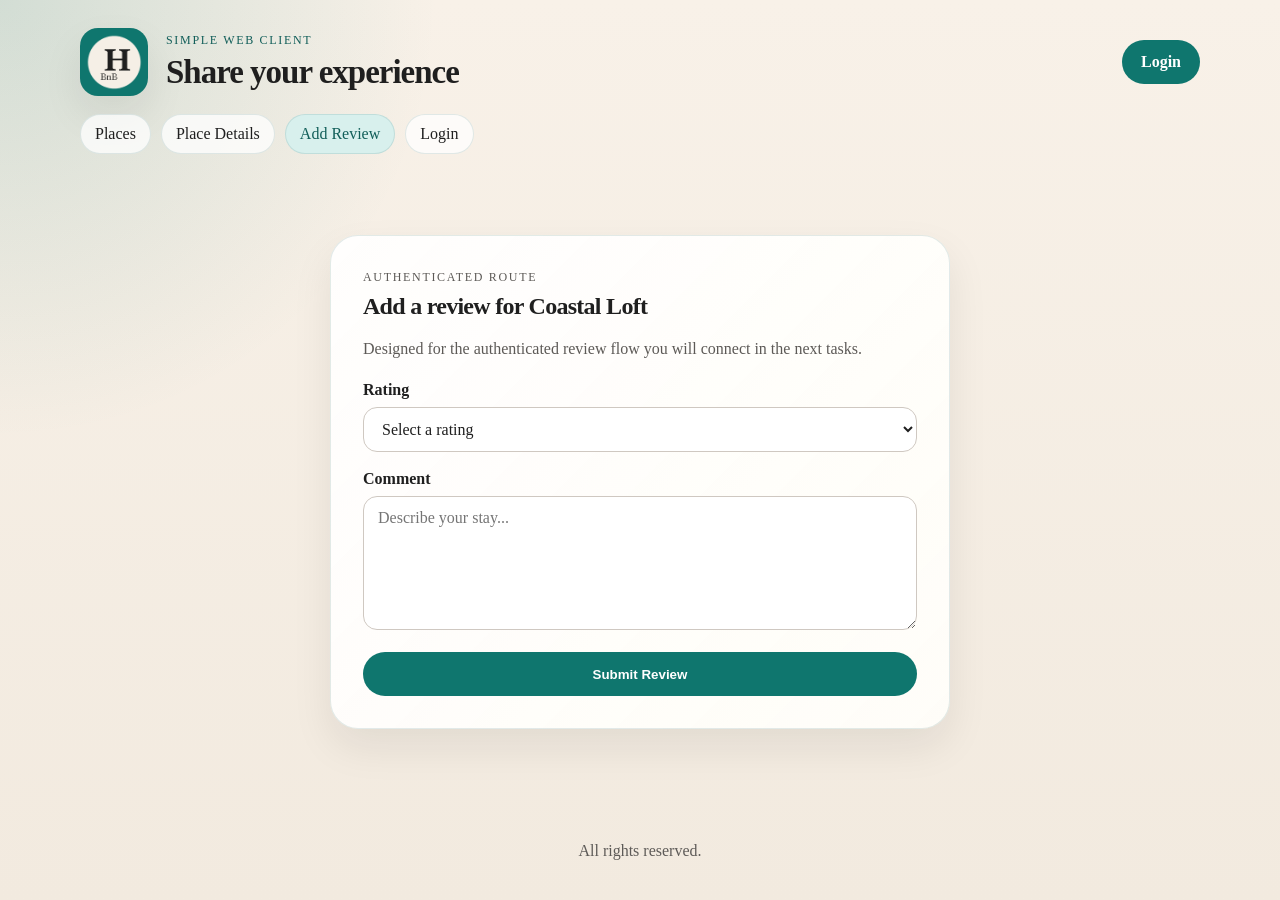
==== part4/add_review.html @ 8bcf2157 "Part 4 Task 0: add HBnB web client page designs" ====
<!DOCTYPE html>
<html lang="en">
<head>
    <meta charset="utf-8">
    <meta name="viewport" content="width=device-width, initial-scale=1">
    <title>HBnB | Add Review</title>
    <link rel="icon" type="image/png" href="images/icon.png">
    <link rel="stylesheet" href="styles.css">
</head>
<body>
    <div class="site-shell">
        <header class="site-header">
            <div class="brand">
                <a href="index.html" aria-label="HBnB home">
                    <img src="images/logo.png" alt="HBnB logo" class="logo">
                </a>
                <div>
                    <p class="eyebrow">Simple Web Client</p>
                    <h1>Share your experience</h1>
                </div>
            </div>
            <a href="login.html" class="login-button">Login</a>
        </header>

        <nav class="site-nav" aria-label="Primary">
            <a href="index.html">Places</a>
            <a href="place.html">Place Details</a>
            <a href="add_review.html" aria-current="page">Add Review</a>
            <a href="login.html">Login</a>
        </nav>

        <main class="centered-main">
            <section class="add-review" aria-labelledby="review-heading">
                <p class="eyebrow">Authenticated route</p>
                <h2 id="review-heading">Add a review for Coastal Loft</h2>
                <p>Designed for the authenticated review flow you will connect in the next tasks.</p>

                <form class="form" action="#" method="post">
                    <div class="form-row">
                        <label for="rating">Rating</label>
                        <select id="rating" name="rating" required>
                            <option value="">Select a rating</option>
                            <option value="5">5 - Excellent</option>
                            <option value="4">4 - Very Good</option>
                            <option value="3">3 - Good</option>
                            <option value="2">2 - Fair</option>
                            <option value="1">1 - Poor</option>
                            <option value="0">0 - Not recommended</option>
                        </select>
                    </div>

                    <div class="form-row">
                        <label for="comment">Comment</label>
                        <textarea id="comment" name="comment" rows="6" placeholder="Describe your stay..." required></textarea>
                    </div>

                    <button type="submit" class="primary-button">Submit Review</button>
                </form>
            </section>
        </main>

        <footer class="site-footer">
            <p>All rights reserved.</p>
        </footer>
    </div>
</body>
</html>
---- part4/styles.css ----
:root {
    --bg: #f5efe6;
    --panel: #fffdf8;
    --panel-strong: #ffffff;
    --ink: #1f1f1f;
    --muted: #5d5a57;
    --line: #ddd;
    --accent: #0f766e;
    --accent-dark: #115e59;
    --accent-soft: #d8f0ed;
    --shadow: 0 18px 40px rgba(31, 31, 31, 0.08);
}

* {
    box-sizing: border-box;
}

body {
    margin: 0;
    min-height: 100vh;
    color: var(--ink);
    font-family: Georgia, "Times New Roman", serif;
    background:
        radial-gradient(circle at top left, rgba(15, 118, 110, 0.16), transparent 28%),
        linear-gradient(180deg, #f8f1e8 0%, #f2eadf 100%);
}

img {
    display: block;
    max-width: 100%;
}

a {
    color: inherit;
    text-decoration: none;
}

.site-shell {
    min-height: 100vh;
    display: flex;
    flex-direction: column;
}

.site-header,
.site-nav,
main,
.site-footer {
    width: min(1120px, calc(100% - 32px));
    margin: 0 auto;
}

.site-header {
    display: flex;
    align-items: center;
    justify-content: space-between;
    gap: 24px;
    padding: 28px 0 18px;
}

.brand {
    display: flex;
    align-items: center;
    gap: 18px;
}

.logo {
    width: 68px;
    height: 68px;
    border-radius: 18px;
    object-fit: cover;
    box-shadow: var(--shadow);
}

.brand h1,
.hero h2,
.section-heading h2,
.place-hero-copy h2,
.auth-panel h2,
.add-review h2 {
    margin: 0;
    font-weight: 700;
    letter-spacing: -0.03em;
}

.brand h1 {
    font-size: clamp(1.5rem, 1.1rem + 1.2vw, 2.25rem);
}

.eyebrow {
    margin: 0 0 6px;
    color: var(--accent-dark);
    text-transform: uppercase;
    letter-spacing: 0.14em;
    font-size: 0.75rem;
}

.login-button,
.primary-button,
.details-button {
    display: inline-flex;
    align-items: center;
    justify-content: center;
    min-height: 44px;
    padding: 10px 18px;
    border-radius: 999px;
    border: 1px solid transparent;
    background: var(--accent);
    color: #fff;
    font-weight: 600;
    transition: background-color 0.2s ease, transform 0.2s ease;
}

.login-button:hover,
.primary-button:hover,
.details-button:hover,
.login-button:focus-visible,
.primary-button:focus-visible,
.details-button:focus-visible {
    background: var(--accent-dark);
    transform: translateY(-1px);
}

.site-nav {
    display: flex;
    flex-wrap: wrap;
    gap: 10px;
    padding: 0 0 24px;
}

.site-nav a {
    padding: 10px 14px;
    border-radius: 999px;
    background: rgba(255, 255, 255, 0.75);
    border: 1px solid rgba(17, 94, 89, 0.12);
}

.site-nav a[aria-current="page"] {
    background: var(--accent-soft);
    color: var(--accent-dark);
}

main {
    flex: 1;
    padding-bottom: 28px;
}

.hero,
.place-hero,
.auth-panel,
.add-review {
    background: linear-gradient(135deg, rgba(255, 255, 255, 0.92), rgba(255, 253, 248, 0.98));
    border: 1px solid rgba(17, 94, 89, 0.12);
    border-radius: 28px;
    box-shadow: var(--shadow);
}

.hero {
    display: flex;
    align-items: end;
    justify-content: space-between;
    gap: 24px;
    padding: 28px;
    margin-bottom: 28px;
}

.hero h2,
.place-hero-copy h2 {
    font-size: clamp(2rem, 1.4rem + 2vw, 3.4rem);
    max-width: 14ch;
}

.filter-bar {
    min-width: min(100%, 280px);
    padding: 18px;
    border-radius: 22px;
    background: var(--panel);
    border: 1px solid rgba(17, 94, 89, 0.12);
}

.filter-bar label,
.form-row label {
    display: block;
    margin-bottom: 8px;
    font-weight: 700;
}

.filter-bar select,
.form-row input,
.form-row select,
.form-row textarea {
    width: 100%;
    padding: 12px 14px;
    border: 1px solid #cfc8c1;
    border-radius: 14px;
    font: inherit;
    background: #fff;
    color: var(--ink);
}

.section-heading {
    margin-bottom: 12px;
}

.section-heading p,
.auth-panel > p,
.add-review > p,
.place-hero-copy > p,
.card-content p,
.place-info p,
.review-card p {
    color: var(--muted);
    line-height: 1.6;
}

.split-heading {
    display: flex;
    align-items: end;
    justify-content: space-between;
    gap: 16px;
}

.places-grid,
.reviews-grid,
.details-grid {
    display: grid;
    gap: 20px;
}

.places-grid {
    grid-template-columns: repeat(auto-fit, minmax(240px, 1fr));
}

.details-grid {
    grid-template-columns: repeat(auto-fit, minmax(220px, 1fr));
}

.reviews-grid {
    grid-template-columns: repeat(auto-fit, minmax(280px, 1fr));
}

.place-card,
.review-card,
.place-info {
    margin: 20px;
    padding: 10px;
    border: 1px solid #ddd;
    border-radius: 10px;
    background: var(--panel-strong);
}

.place-card {
    overflow: hidden;
    box-shadow: var(--shadow);
}

.card-media,
.hero-image {
    min-height: 220px;
    border-radius: 18px;
    background-size: cover;
    background-position: center;
}

.card-content {
    padding: 10px 0 0;
}

.card-content h3,
.review-card h3,
.place-info h3 {
    margin-top: 0;
    margin-bottom: 8px;
}

.place-price,
.rating {
    font-weight: 700;
    color: var(--accent-dark);
}

.place-meta,
.review-author {
    font-size: 0.95rem;
}

.place-hero {
    display: grid;
    grid-template-columns: 1.1fr 0.9fr;
    gap: 24px;
    padding: 28px;
    margin-bottom: 28px;
}

.place-details {
    margin-bottom: 28px;
}

.amenities-list {
    margin: 0;
    padding-left: 20px;
    color: var(--muted);
}

.review-header {
    display: flex;
    align-items: start;
    justify-content: space-between;
    gap: 12px;
}

.centered-main {
    display: grid;
    place-items: center;
}

.auth-panel,
.add-review {
    width: min(100%, 620px);
    padding: 32px;
}

.form {
    display: grid;
    gap: 18px;
    margin-top: 20px;
}

.form-row textarea {
    resize: vertical;
}

.site-footer {
    padding: 12px 0 24px;
    text-align: center;
    color: var(--muted);
}

.coastal-stay {
    background-image:
        linear-gradient(135deg, rgba(255, 255, 255, 0.12), rgba(0, 0, 0, 0.2)),
        linear-gradient(160deg, #83c5be 0%, #edf6f9 32%, #ffddd2 100%);
}

.urban-suite {
    background-image:
        linear-gradient(135deg, rgba(255, 255, 255, 0.08), rgba(0, 0, 0, 0.14)),
        linear-gradient(160deg, #b56576 0%, #e56b6f 30%, #ffe8d6 100%);
}

.lake-cabin {
    background-image:
        linear-gradient(135deg, rgba(255, 255, 255, 0.08), rgba(0, 0, 0, 0.18)),
        linear-gradient(160deg, #6b705c 0%, #a5a58d 40%, #fefae0 100%);
}

@media (max-width: 760px) {
    .site-header,
    .hero,
    .split-heading,
    .place-hero {
        display: block;
    }

    .login-button,
    .primary-button,
    .details-button {
        width: 100%;
    }

    .site-header {
        padding-bottom: 12px;
    }

    .brand {
        margin-bottom: 18px;
    }

    .filter-bar,
    .hero-image {
        margin-top: 18px;
    }

    .auth-panel,
    .add-review {
        padding: 24px;
    }
}
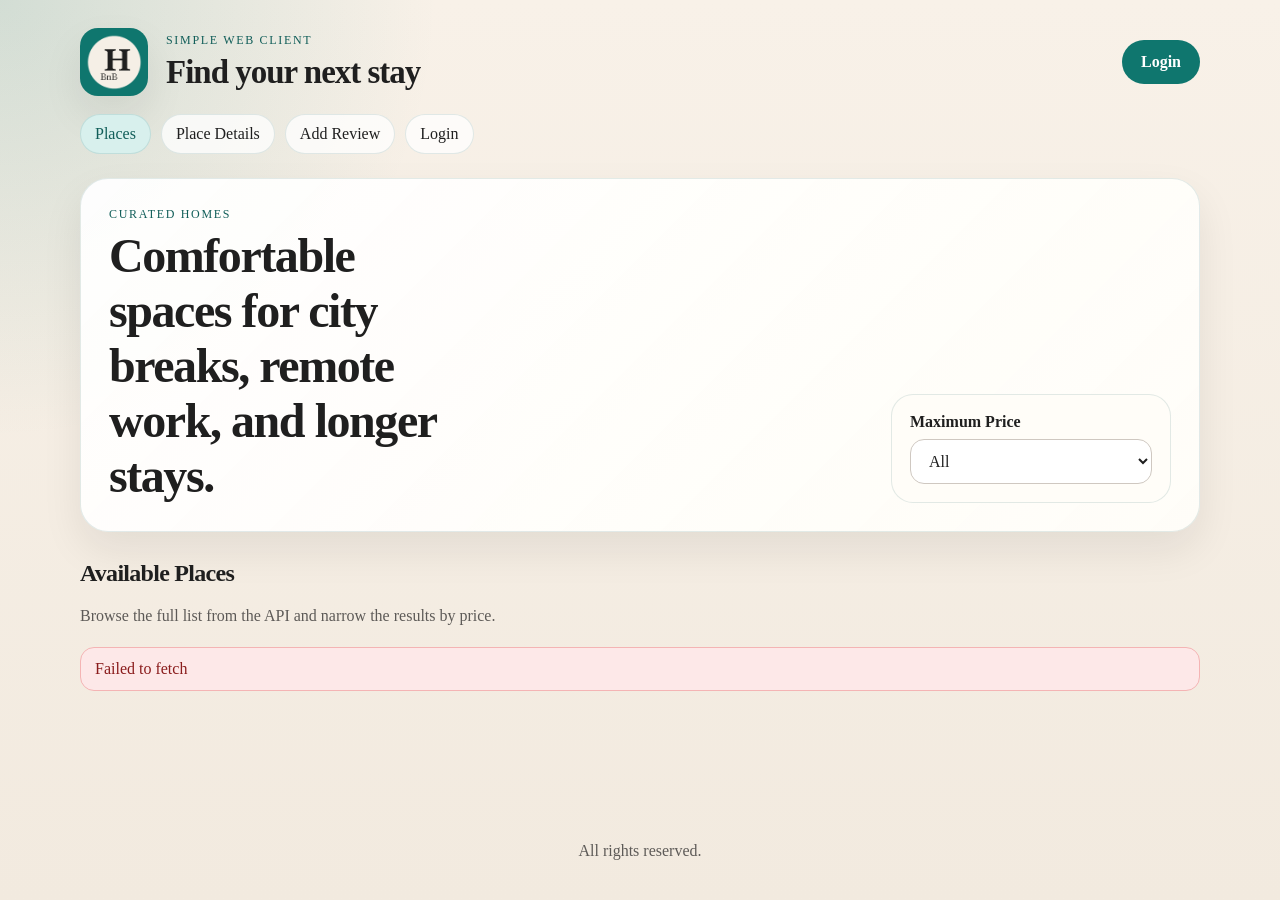
==== commit 3d699194: "Part 4 Task 4: implement authenticated review submission" ====
--- a/part4/add_review.html
+++ b/part4/add_review.html
@@ -19,23 +19,25 @@
                     <h1>Share your experience</h1>
                 </div>
             </div>
-            <a href="login.html" class="login-button">Login</a>
+            <a href="login.html" class="login-button auth-link">Login</a>
         </header>
 
         <nav class="site-nav" aria-label="Primary">
             <a href="index.html">Places</a>
             <a href="place.html">Place Details</a>
             <a href="add_review.html" aria-current="page">Add Review</a>
-            <a href="login.html">Login</a>
+            <a href="login.html" class="auth-link">Login</a>
         </nav>
 
         <main class="centered-main">
             <section class="add-review" aria-labelledby="review-heading">
                 <p class="eyebrow">Authenticated route</p>
-                <h2 id="review-heading">Add a review for Coastal Loft</h2>
-                <p>Designed for the authenticated review flow you will connect in the next tasks.</p>
+                <h2 id="review-heading">Add a review</h2>
+                <p id="review-subheading">Share feedback for the selected place.</p>
 
-                <form class="form" action="#" method="post">
+                <p id="review-message" class="form-message status-message" hidden></p>
+
+                <form id="review-form" class="form" action="#" method="post" novalidate>
                     <div class="form-row">
                         <label for="rating">Rating</label>
                         <select id="rating" name="rating" required>
@@ -51,7 +53,7 @@
 
                     <div class="form-row">
                         <label for="comment">Comment</label>
-                        <textarea id="comment" name="comment" rows="6" placeholder="Describe your stay..." required></textarea>
+                        <textarea id="review-text" name="comment" rows="6" placeholder="Describe your stay..." required></textarea>
                     </div>
 
                     <button type="submit" class="primary-button">Submit Review</button>
@@ -63,5 +65,6 @@
             <p>All rights reserved.</p>
         </footer>
     </div>
+    <script src="scripts.js"></script>
 </body>
 </html>
--- a/part4/styles.css
+++ b/part4/styles.css
@@ -295,12 +295,23 @@
     margin-bottom: 28px;
 }
 
+.place-details[hidden],
+#reviews-section[hidden],
+#place-hero[hidden] {
+    display: none;
+}
+
 .amenities-list {
     margin: 0;
     padding-left: 20px;
     color: var(--muted);
 }
 
+.amenities-list.is-plain {
+    list-style: none;
+    padding-left: 0;
+}
+
 .review-header {
     display: flex;
     align-items: start;
@@ -323,6 +334,35 @@
     display: grid;
     gap: 18px;
     margin-top: 20px;
+}
+
+.form-message {
+    margin: 18px 0 0;
+    padding: 12px 14px;
+    border-radius: 14px;
+    border: 1px solid transparent;
+}
+
+.error-message {
+    color: #8a1c1c;
+    background: #fde8e8;
+    border-color: #f4b4b4;
+}
+
+.status-message {
+    color: var(--accent-dark);
+    background: #e7f6f4;
+    border-color: #b8e0da;
+}
+
+.empty-message {
+    color: var(--muted);
+    background: #f7f2eb;
+    border-color: #e4d7c8;
+}
+
+.is-hidden {
+    display: none !important;
 }
 
 .form-row textarea {
